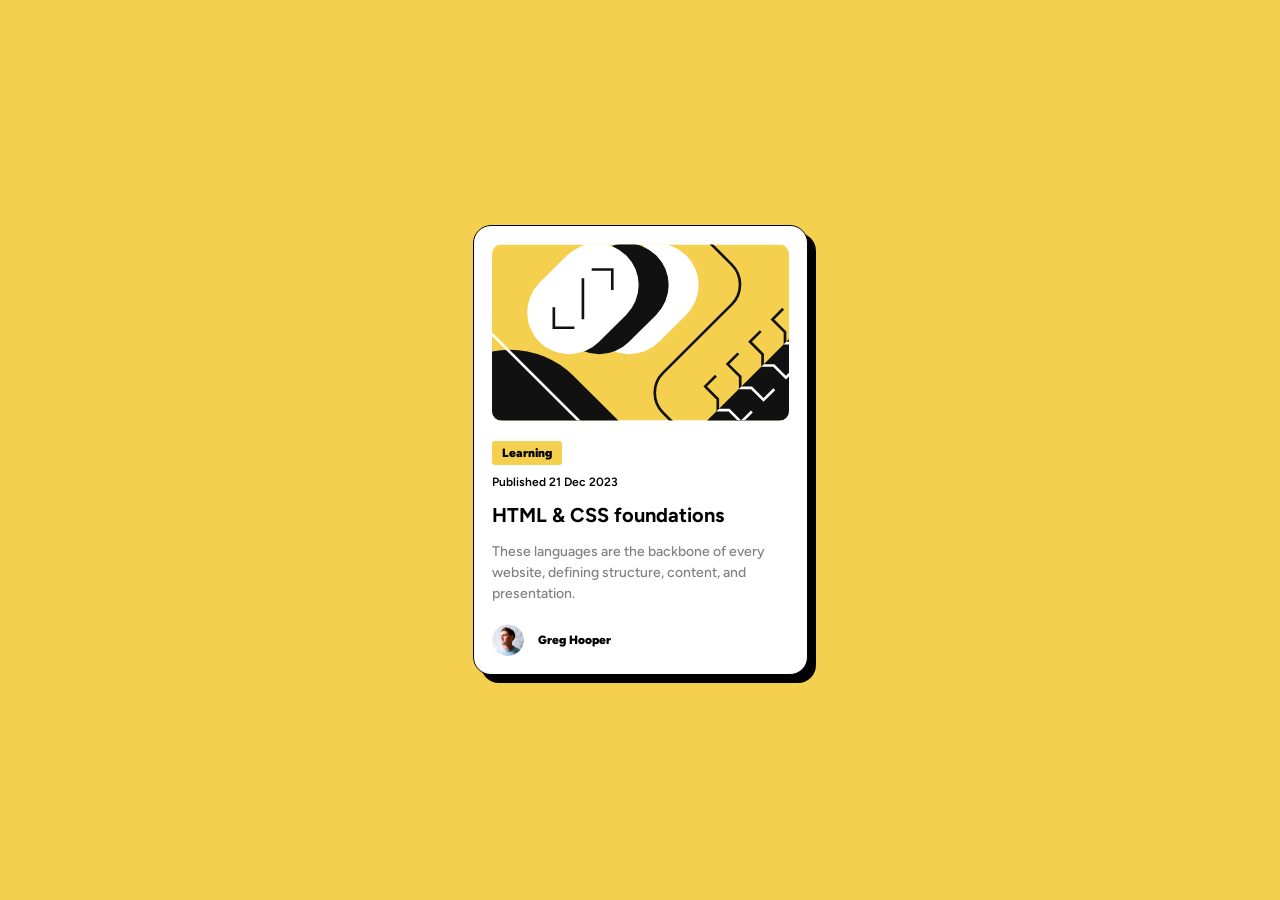
==== blog-preview-card-main/index.html @ 65c9d27b "add blog preview card" ====
<!doctype html>
<html lang="en">
  <head>
    <meta charset="UTF-8" />
    <meta name="viewport" content="width=device-width, initial-scale=1.0" />
    <!-- displays site properly based on user's device -->

    <link
      rel="icon"
      type="image/png"
      sizes="32x32"
      href="./assets/images/favicon-32x32.png"
    />

    <title>Frontend Mentor | Blog preview card</title>
    <link
      href="https://fonts.googleapis.com/css2?family=Figtree:wght@500;600;800;900"
      rel="stylesheet"
    />

    <link rel="stylesheet" href="./styles.css" />
  </head>
  <body>
    <main class="blog-preview-card">
      <img
        class="blog-img"
        src="./assets/images/illustration-article.svg"
        alt="Blog preview card image"
      />

      <span class="blog-category">Learning</span>
      <p class="blog-date">Published 21 Dec 2023</p>
      <h2 class="blog-title">HTML & CSS foundations</h2>
      <p class="blog-description">
        These languages are the backbone of every website, defining structure,
        content, and presentation.
      </p>

      <div class="blog-author">
        <img src="assets/images/image-avatar.webp" alt="author avatar" class="author-avatar" />
        <span class="author-name">Greg Hooper</span>
      </div>
    </main>
  </body>
</html>
---- blog-preview-card-main/styles.css ----
* {
  margin: 0;
  padding: 0;
  box-sizing: border-box;
}

body {
  font-family: Figtree, sans-serif;
  background-color: hsl(47, 88%, 63%);
  display: flex;
  justify-content: center;
  align-items: center;
  min-height: 100vh;
}

.blog-preview-card {
  width: 335px;
  background-color: hsl(0, 0%, 100%);
  border-radius: 18px;
  padding: 18px;
  border: 1.5px solid black;
  box-shadow: 8px 8px 0 black;
}

.blog-preview-card img {
  width: 100%;
  display: block;
  border-radius: 10px;
}

.blog-category {
  background-color: hsl(47, 88%, 63%);
  display: inline-block;
  font-size: 12px;
  font-weight: 900;
  margin: 20px 0 10px 0;
  padding: 5px 10px;
  border-radius: 3px;
}

.blog-date {
  font-size: 12px;
  font-weight: 600;
}

.blog-title {
  margin: 14px 0 14px 0;
  font-size: 20px;
}

.blog-title:hover {
  color: hsl(47, 88%, 63%);
  cursor: pointer;
}

.blog-description {
  font-size: 14px;
  font-weight: 500;
  line-height: 1.5;
  color: hsl(0, 0%, 50%);
}

.blog-author {
  display: flex;
  flex-direction: row;
  align-items: center;
  gap: 14px;
  margin-top: 20px;
}

.blog-author .author-avatar {
  width: 32px;
  height: 32px;
  border-radius: 50%;
}

.author-name {
  font-size: 12px;
  font-weight: 900;
}
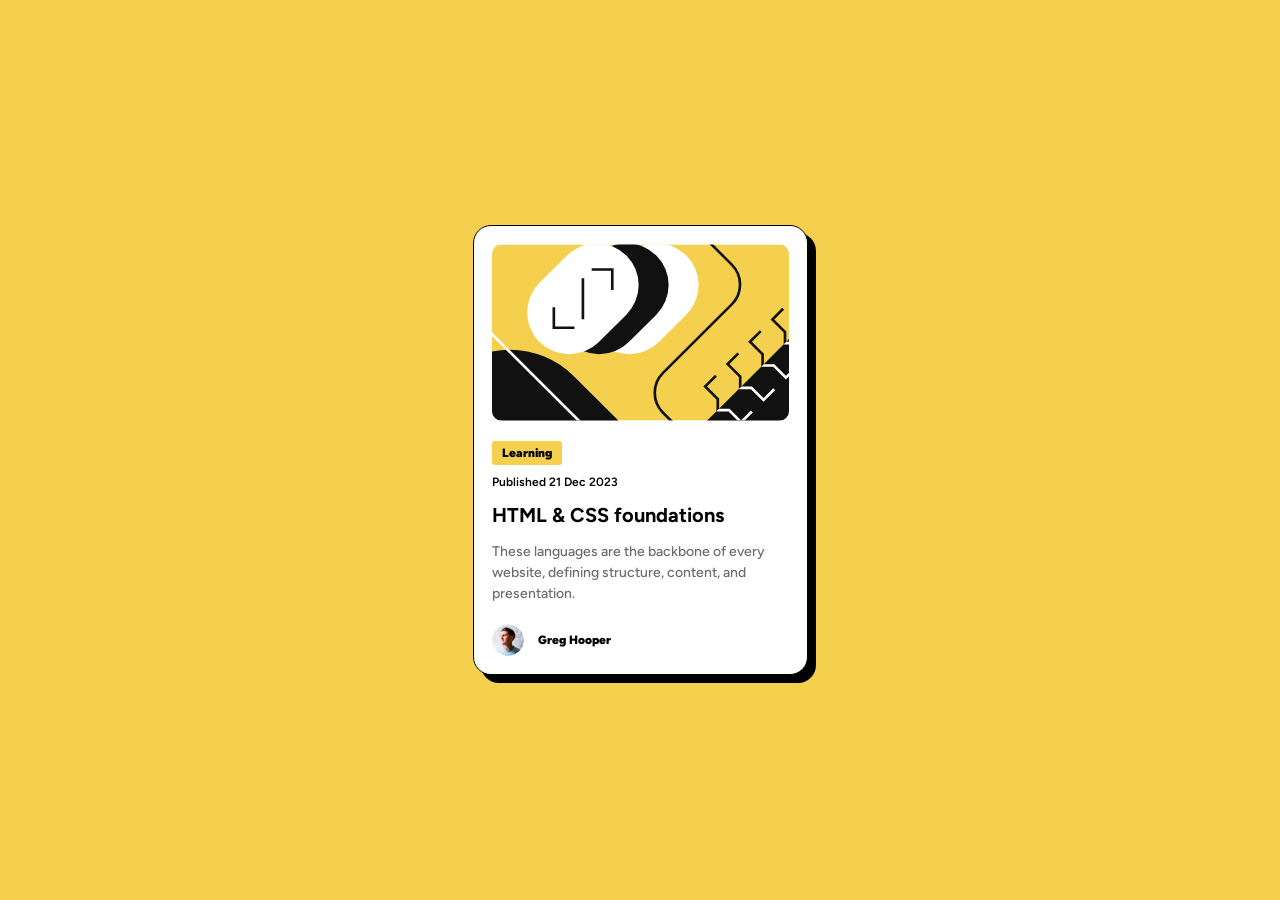
==== commit f5ffd03d: "improve CSS architecture and accessibility" ====
--- a/blog-preview-card-main/index.html
+++ b/blog-preview-card-main/index.html
@@ -21,25 +21,27 @@
     <link rel="stylesheet" href="./styles.css" />
   </head>
   <body>
-    <main class="blog-preview-card">
+    <main>
+      <article class="card">
       <img
-        class="blog-img"
+        class="card__image"
         src="./assets/images/illustration-article.svg"
         alt="Blog preview card image"
       />
 
-      <span class="blog-category">Learning</span>
-      <p class="blog-date">Published 21 Dec 2023</p>
-      <h2 class="blog-title">HTML & CSS foundations</h2>
-      <p class="blog-description">
+      <span class="card__category">Learning</span>
+      <p class="card__date">Published 21 Dec 2023</p>
+      <h1 class="card__title">HTML & CSS foundations</h1>
+      <p class="card__description">
         These languages are the backbone of every website, defining structure,
         content, and presentation.
       </p>
 
-      <div class="blog-author">
-        <img src="assets/images/image-avatar.webp" alt="author avatar" class="author-avatar" />
-        <span class="author-name">Greg Hooper</span>
+      <div class="card__author">
+        <img src="assets/images/image-avatar.webp" alt="author avatar" class="card__author-avatar" />
+        <span class="card__author-name">Greg Hooper</span>
       </div>
+      </article>
     </main>
   </body>
 </html>
--- a/blog-preview-card-main/styles.css
+++ b/blog-preview-card-main/styles.css
@@ -1,3 +1,41 @@
+:root {
+  --color-primary: hsl(47, 88%, 63%);
+  --color-primary-hover: hsl(47, 88%, 50%);
+  --color-text: hsl(0, 0%, 7%);
+  --color-text-light: hsl(0, 0%, 42%);
+  --color-background: hsl(0, 0%, 100%);
+  --color-border: hsl(0, 0%, 0%);
+
+  --space-1: 0.25rem; /* 4px */
+  --space-2: 0.5rem; /* 8px */
+  --space-3: 0.625rem; /* 10px */
+  --space-4: 0.75rem; /* 12px */
+  --space-5: 0.875rem; /* 14px */
+  --space-6: 1rem; /* 16px */
+  --space-7: 1.125rem; /* 18px */
+  --space-8: 1.25rem; /* 20px */
+  --space-9: 1.5rem; /* 24px */
+
+  --radius-1: 0.25rem; /* 4px */
+  --radius-2: 0.625rem; /* 10px */
+  --radius-3: 0.75rem; /* 12px */
+  --radius-4: 1.125rem; /* 18px */
+
+  --shadow-card: 0.5rem 0.5rem 0 var(--color-border); /* 8px 8px */
+  --transition: all 0.2s ease;
+
+  --font-family: "Figtree", sans-serif;
+  --font-normal: 500;
+  --font-bold: 600;
+  --font-black: 900;
+
+  --font-size-1: 0.75rem; /* 12px */
+  --font-size-2: 0.875rem; /* 14px */
+  --font-size-3: 1rem; /* 16px */
+  --font-size-4: 1.25rem; /* 20px */
+  --font-size-5: 1.5rem; /* 24px */
+}
+
 * {
   margin: 0;
   padding: 0;
@@ -5,77 +43,84 @@
 }
 
 body {
-  font-family: Figtree, sans-serif;
-  background-color: hsl(47, 88%, 63%);
+  font-family: var(--font-family);
+  background-color: var(--color-primary);
   display: flex;
   justify-content: center;
   align-items: center;
   min-height: 100vh;
 }
 
-.blog-preview-card {
-  width: 335px;
-  background-color: hsl(0, 0%, 100%);
-  border-radius: 18px;
-  padding: 18px;
-  border: 1.5px solid black;
-  box-shadow: 8px 8px 0 black;
+.card {
+  width: 100%;
+  max-width: 20.9375rem; /* 335px */
+  background-color: var(--color-background);
+  border-radius: var(--radius-4);
+  padding: var(--space-7);
+  border: 1.5px solid var(--color-border);
+  box-shadow: var(--shadow-card);
+  transition: var(--transition);
 }
 
-.blog-preview-card img {
+.card:hover {
+  transform: translateY(-4px);
+  box-shadow: 0.75rem 0.75rem 0 var(--color-border); /* 12px */
+}
+
+.card__image {
   width: 100%;
   display: block;
-  border-radius: 10px;
+  border-radius: var(--radius-2);
 }
 
-.blog-category {
-  background-color: hsl(47, 88%, 63%);
+.card__category {
+  background-color: var(--color-primary);
   display: inline-block;
-  font-size: 12px;
-  font-weight: 900;
-  margin: 20px 0 10px 0;
-  padding: 5px 10px;
-  border-radius: 3px;
+  font-size: var(--font-size-1);
+  font-weight: var(--font-black);
+  margin-block-start: var(--space-8);
+  margin-block-end: var(--space-3);
+  padding: 0.3125rem 0.625rem; /* 5px 10px */
+  border-radius: 0.1875rem; /* 3px */
 }
 
-.blog-date {
-  font-size: 12px;
-  font-weight: 600;
+.card__date {
+  font-size: var(--font-size-1);
+  font-weight: var(--font-bold);
 }
 
-.blog-title {
-  margin: 14px 0 14px 0;
-  font-size: 20px;
+.card__title {
+  margin-block: var(--space-5);
+  font-size: var(--font-size-4);
 }
 
-.blog-title:hover {
-  color: hsl(47, 88%, 63%);
+.card__title:hover {
+  color: var(--color-primary);
   cursor: pointer;
 }
 
-.blog-description {
-  font-size: 14px;
-  font-weight: 500;
+.card__description {
+  font-size: var(--font-size-2);
+  font-weight: var(--font-normal);
   line-height: 1.5;
-  color: hsl(0, 0%, 50%);
+  color: var(--color-text-light);
 }
 
-.blog-author {
+.card__author {
   display: flex;
   flex-direction: row;
   align-items: center;
-  gap: 14px;
-  margin-top: 20px;
+  gap: var(--space-5);
+  margin-block-start: var(--space-8);
 }
 
-.blog-author .author-avatar {
-  width: 32px;
-  height: 32px;
+.card__author-avatar {
+  width: 2rem;
+  height: 2rem;
   border-radius: 50%;
 }
 
-.author-name {
-  font-size: 12px;
-  font-weight: 900;
+.card__author-name {
+  font-size: var(--font-size-1);
+  font-weight: var(--font-black);
 }
-
